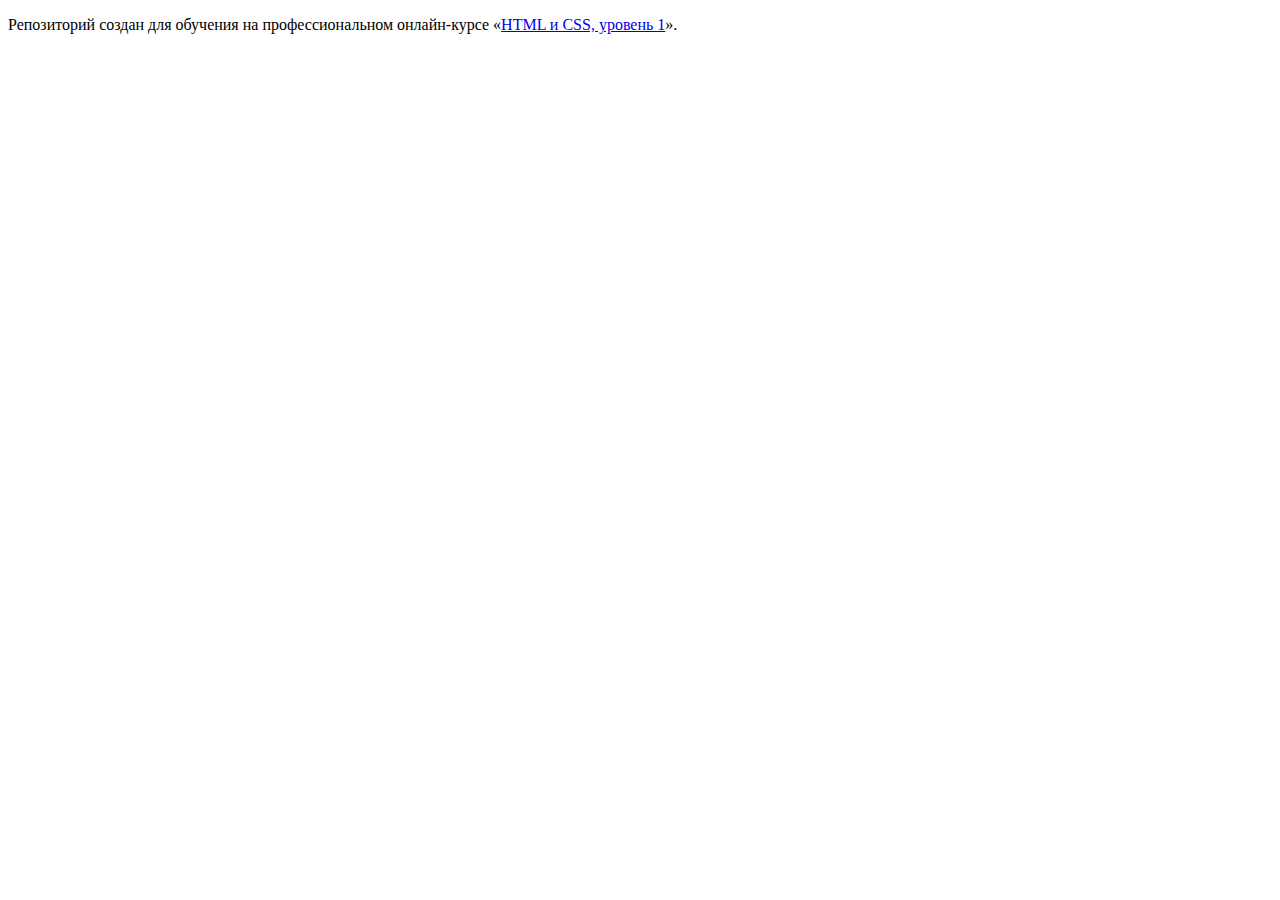
==== index.html @ 85c7ad40 ":hatching_chick:" ====
<!DOCTYPE html>
<html lang="ru">
  <head>
    <meta charset="utf-8">
    <title>HTML Academy: Барбершоп</title>
  </head>
  <body>

    <p>Репозиторий создан для обучения на профессиональном онлайн‑курсе «<a href="https://htmlacademy.ru/intensive/htmlcss">HTML и CSS, уровень 1</a>».</p>

  </body>
</html>
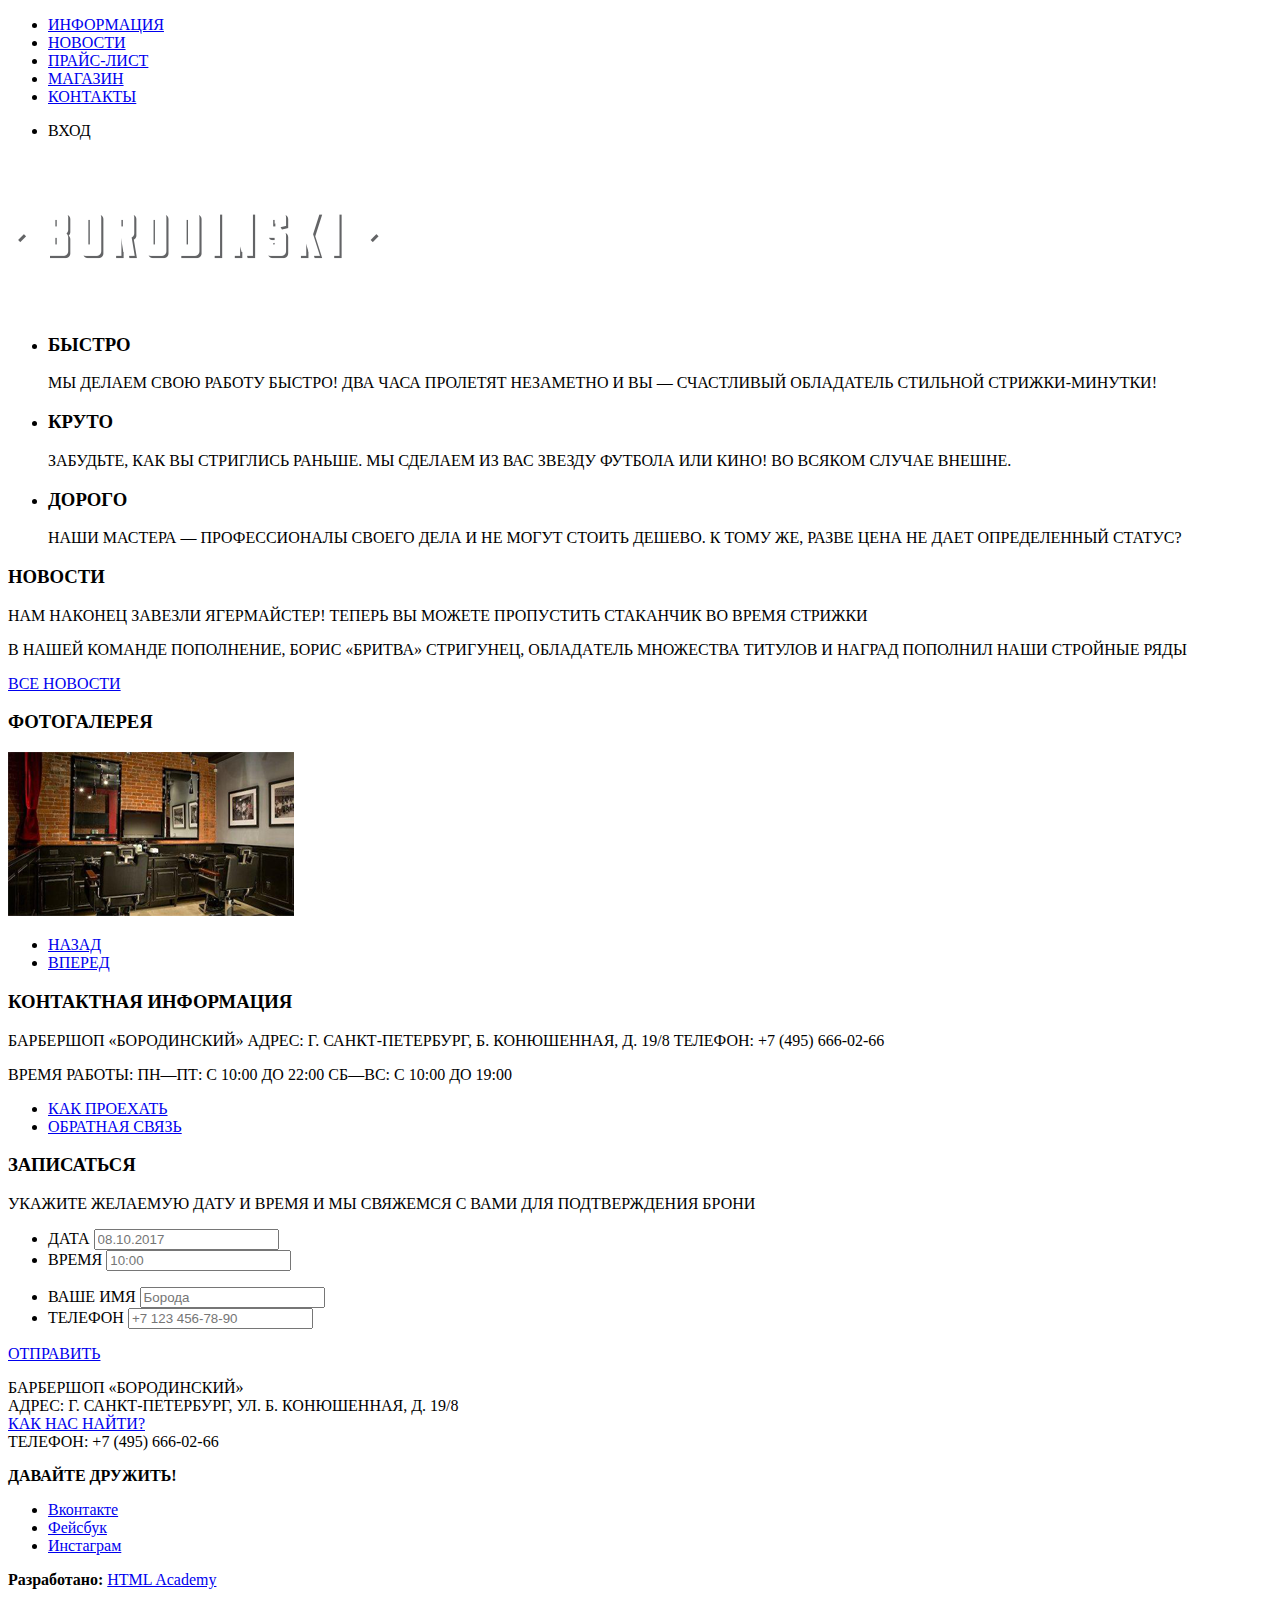
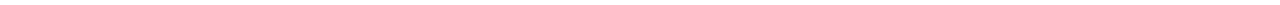
==== commit e8cb2e85: "a" ====
--- a/index.html
+++ b/index.html
@@ -1,12 +1,154 @@
 <!DOCTYPE html>
 <html lang="ru">
   <head>
-    <meta charset="utf-8">
+    <meta charset="utf-8" />
     <title>HTML Academy: Барбершоп</title>
   </head>
   <body>
-
-    <p>Репозиторий создан для обучения на профессиональном онлайн‑курсе «<a href="https://htmlacademy.ru/intensive/htmlcss">HTML и CSS, уровень 1</a>».</p>
-
+    <header class="main-header">
+      <nav class="shop-nav">
+        <ul class="site-navigation">
+          <li><a href="info.html">ИНФОРМАЦИЯ</a></li>
+          <li><a href="news.html">НОВОСТИ</a></li>
+          <li><a href="price.html">ПРАЙС-ЛИСТ</a></li>
+          <li><a href="catalog.html">МАГАЗИН</a></li>
+          <li><a href="contacts.html">КОНТАКТЫ</a></li>
+        </ul>
+        <ul class="user-navigation">
+          <li class="login-link">ВХОД</li>
+        </ul>
+      </nav>
+      <div class="logo">
+        <img src="img/index-logo@1x.png" alt="логотип" />
+      </div>
+    </header>
+    <section>
+      <ul>
+        <li>
+          <h3>БЫСТРО</h3>
+          <span
+            >МЫ ДЕЛАЕМ СВОЮ РАБОТУ БЫСТРО! ДВА ЧАСА ПРОЛЕТЯТ НЕЗАМЕТНО И ВЫ —
+            СЧАСТЛИВЫЙ ОБЛАДАТЕЛЬ СТИЛЬНОЙ СТРИЖКИ-МИНУТКИ!</span
+          >
+        </li>
+        <li>
+          <h3>КРУТО</h3>
+          <span
+            >ЗАБУДЬТЕ, КАК ВЫ СТРИГЛИСЬ РАНЬШЕ. МЫ СДЕЛАЕМ ИЗ ВАС ЗВЕЗДУ ФУТБОЛА
+            ИЛИ КИНО! ВО ВСЯКОМ СЛУЧАЕ ВНЕШНЕ.
+          </span>
+        </li>
+        <li>
+          <h3>ДОРОГО</h3>
+          <span
+            >НАШИ МАСТЕРА — ПРОФЕССИОНАЛЫ СВОЕГО ДЕЛА И НЕ МОГУТ СТОИТЬ ДЕШЕВО.
+            К ТОМУ ЖЕ, РАЗВЕ ЦЕНА НЕ ДАЕТ ОПРЕДЕЛЕННЫЙ СТАТУС?</span
+          >
+        </li>
+      </ul>
+    </section>
+    <main>
+      <section>
+        <div class="news">
+          <h3>НОВОСТИ</h3>
+          <p>
+            НАМ НАКОНЕЦ ЗАВЕЗЛИ ЯГЕРМАЙСТЕР! ТЕПЕРЬ ВЫ МОЖЕТЕ ПРОПУСТИТЬ
+            СТАКАНЧИК ВО ВРЕМЯ СТРИЖКИ
+          </p>
+          <p>
+            В НАШЕЙ КОМАНДЕ ПОПОЛНЕНИЕ, БОРИС «БРИТВА» СТРИГУНЕЦ, ОБЛАДAТЕЛЬ
+            МНОЖЕСТВА ТИТУЛОВ И НАГРАД ПОПОЛНИЛ НАШИ СТРОЙНЫЕ РЯДЫ
+          </p>
+          <span><a href="#">ВСЕ НОВОСТИ</a></span>
+        </div>
+        <div class="photogallery">
+          <h3>ФОТОГАЛЕРЕЯ</h3>
+          <span><img src="img/Layer 21.png" alt="картинка галереи"/></span>
+          <ul>
+            <li>
+              <span><a href="#">НАЗАД</a></span>
+            </li>
+            <li>
+              <span><a href="#">ВПЕРЕД</a></span>
+            </li>
+          </ul>
+        </div>
+      </section>
+      <!-- Контактная информация -->
+      <section class="contacts-info">
+        <div>
+          <h3>КОНТАКТНАЯ ИНФОРМАЦИЯ</h3>
+          <p>
+            БАРБЕРШОП «БОРОДИНСКИЙ» АДРЕС: Г. САНКТ-ПЕТЕРБУРГ, Б. КОНЮШЕННАЯ, Д.
+            19/8 ТЕЛЕФОН: +7 (495) 666-02-66
+          </p>
+          <p>
+            ВРЕМЯ РАБОТЫ: ПН—ПТ: С 10:00 ДО 22:00 СБ—ВС: С 10:00 ДО 19:00
+          </p>
+          <ul>
+            <li>
+              <span><a href="#">КАК ПРОЕХАТЬ</a></span>
+            </li>
+            <li>
+              <span><a href="#">ОБРАТНАЯ СВЯЗЬ</a></span>
+            </li>
+          </ul>
+        </div>
+        <div>
+          <h3>ЗАПИСАТЬСЯ</h3>
+          <p>
+            УКАЖИТЕ ЖЕЛАЕМУЮ ДАТУ И ВРЕМЯ И МЫ СВЯЖЕМСЯ С ВАМИ ДЛЯ ПОДТВЕРЖДЕНИЯ
+            БРОНИ
+          </p>
+          <div>
+            <ul>
+              <li>
+                <label for="data-field">ДАТА</label>
+                <input id="data-field" type="text" placeholder="08.10.2017" />
+              </li>
+              <li>
+                <label for="time-field">ВРЕМЯ</label>
+                <input id="time-field" type="text" placeholder="10:00" />
+              </li>
+            </ul>
+            <ul>
+              <li>
+                <label for="name-field">ВАШЕ ИМЯ</label>
+                <input id="name-field" type="text" placeholder="Борода" />
+              </li>
+              <li>
+                <label for="call-field">ТЕЛЕФОН</label>
+                <input
+                  id="call-field"
+                  type="text"
+                  placeholder="+7 123 456-78-90"
+                />
+              </li>
+            </ul>
+          </div>
+          <span><a href="#">ОТПРАВИТЬ</a></span>
+        </div>
+      </section>
+    </main>
+    <footer class="main-footer">
+      <p class="footer-contacts">
+        БАРБЕРШОП «БОРОДИНСКИЙ»<br />
+        АДРЕС: Г. САНКТ-ПЕТЕРБУРГ, УЛ. Б. КОНЮШЕННАЯ, Д. 19/8<br />
+        <a href="map.html">КАК НАС НАЙТИ?</a><br />
+        ТЕЛЕФОН: +7 (495) 666-02-66
+      </p>
+      <div class="footer-social">
+        <b>ДАВАЙТЕ ДРУЖИТЬ!</b>
+        <ul>
+          <li><a class="social-button" href="#">Вконтакте</a></li>
+          <li><a class="social-button" href="#">Фейсбук</a></li>
+          <li><a class="social-button" href="#">Инстаграм</a></li>
+        </ul>
+      </div>
+      <p class="footer-copyright">
+        <b>Разработано:</b>
+        <a class="button" href="https://htmlacademy.ru"> HTML Academy</a>
+      </p>
+    </footer>
   </body>
 </html>
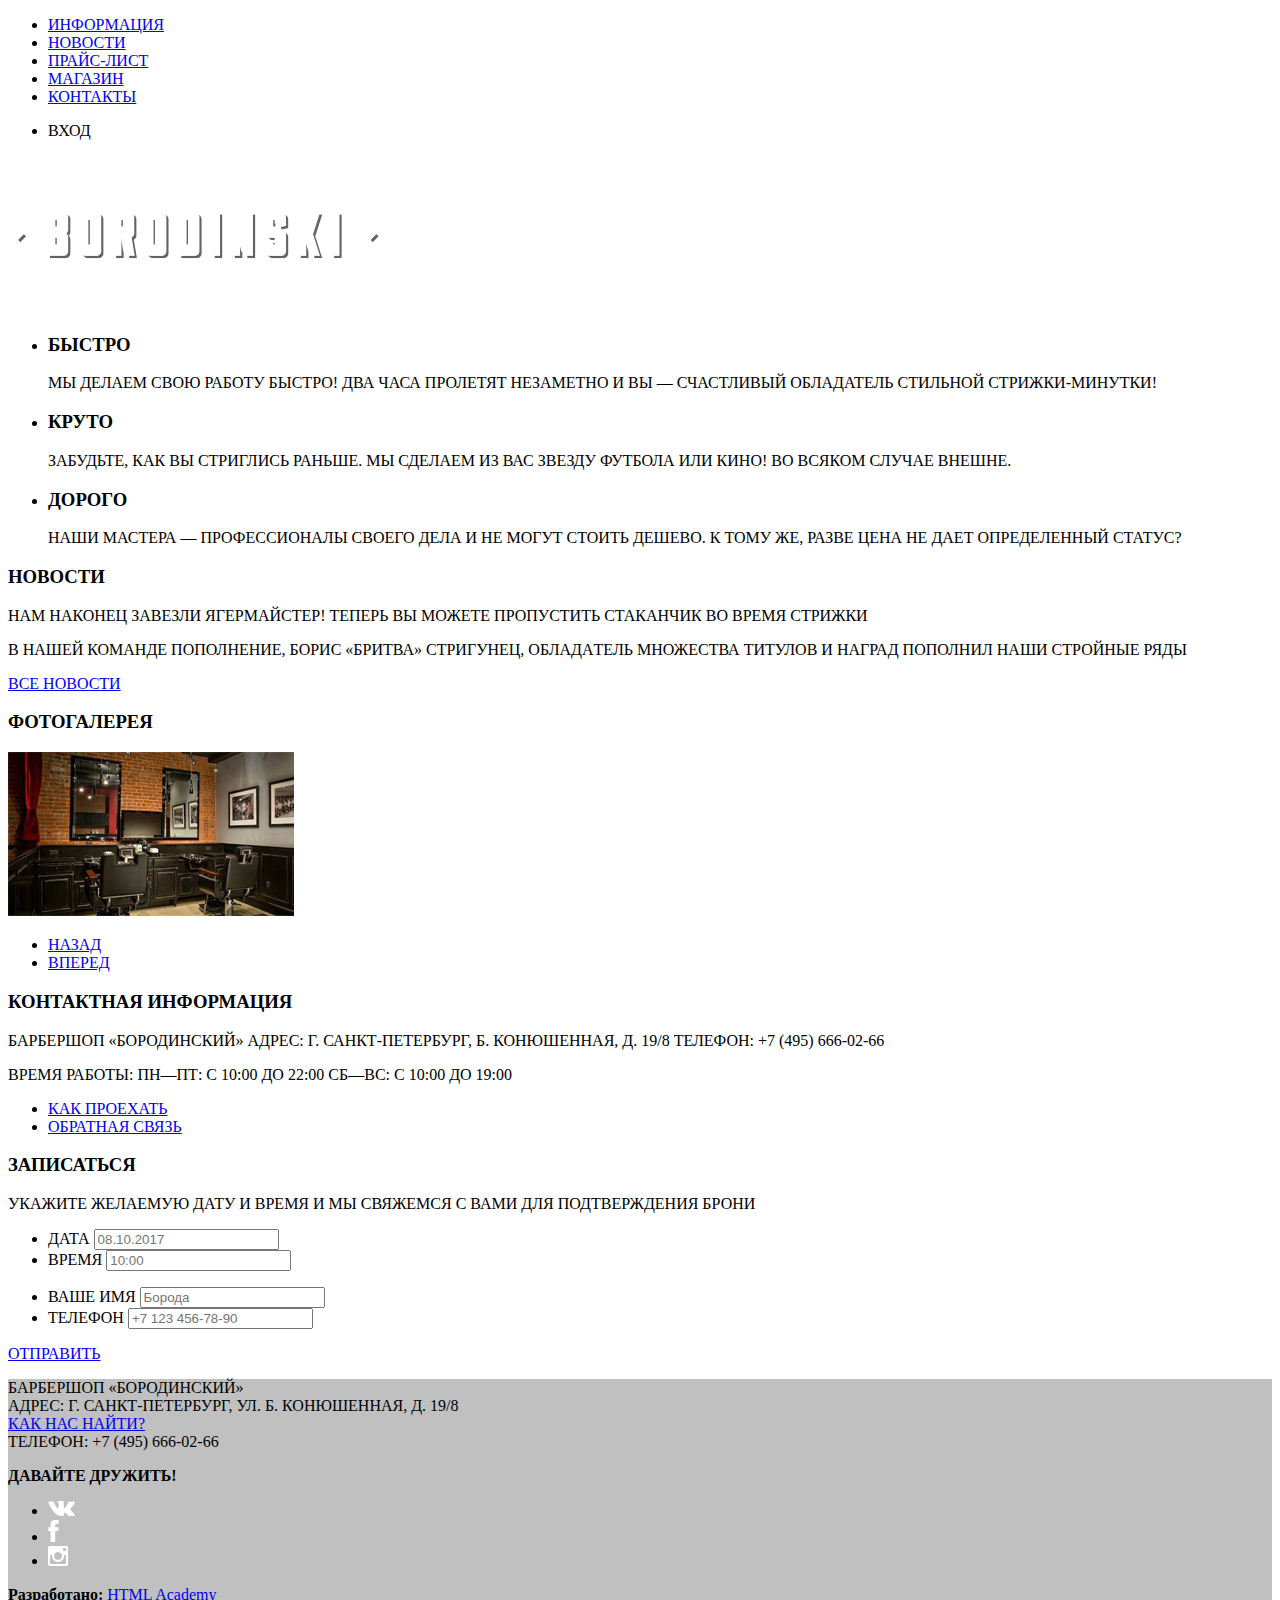
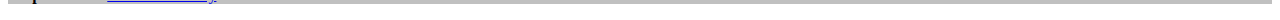
==== commit 4d9aed6f: "a" ====
--- a/index.html
+++ b/index.html
@@ -130,7 +130,7 @@
         </div>
       </section>
     </main>
-    <footer class="main-footer">
+    <footer style="background-color: silver;" class="main-footer">
       <p class="footer-contacts">
         БАРБЕРШОП «БОРОДИНСКИЙ»<br />
         АДРЕС: Г. САНКТ-ПЕТЕРБУРГ, УЛ. Б. КОНЮШЕННАЯ, Д. 19/8<br />
@@ -140,15 +140,21 @@
       <div class="footer-social">
         <b>ДАВАЙТЕ ДРУЖИТЬ!</b>
         <ul>
-          <li><a class="social-button" href="#">Вконтакте</a></li>
-          <li><a class="social-button" href="#">Фейсбук</a></li>
-          <li><a class="social-button" href="#">Инстаграм</a></li>
+          <li class="social-btn btn-vk">
+            <img src="img/vk@1x.png" alt="Вконтакте" />
+          </li>
+          <li class="social-btn btn-fb">
+            <img src="img/facebook@1x.png" alt="Фейсбук" />
+          </li>
+          <li class="social-btn btn-ig">
+            <img src="img/instagram@1x.png" alt="Инстаграмм" />
+          </li>
         </ul>
       </div>
       <p class="footer-copyright">
         <b>Разработано:</b>
         <a class="button" href="https://htmlacademy.ru"> HTML Academy</a>
       </p>
-    </footer>
+    </footer style="background-color: black;">
   </body>
 </html>
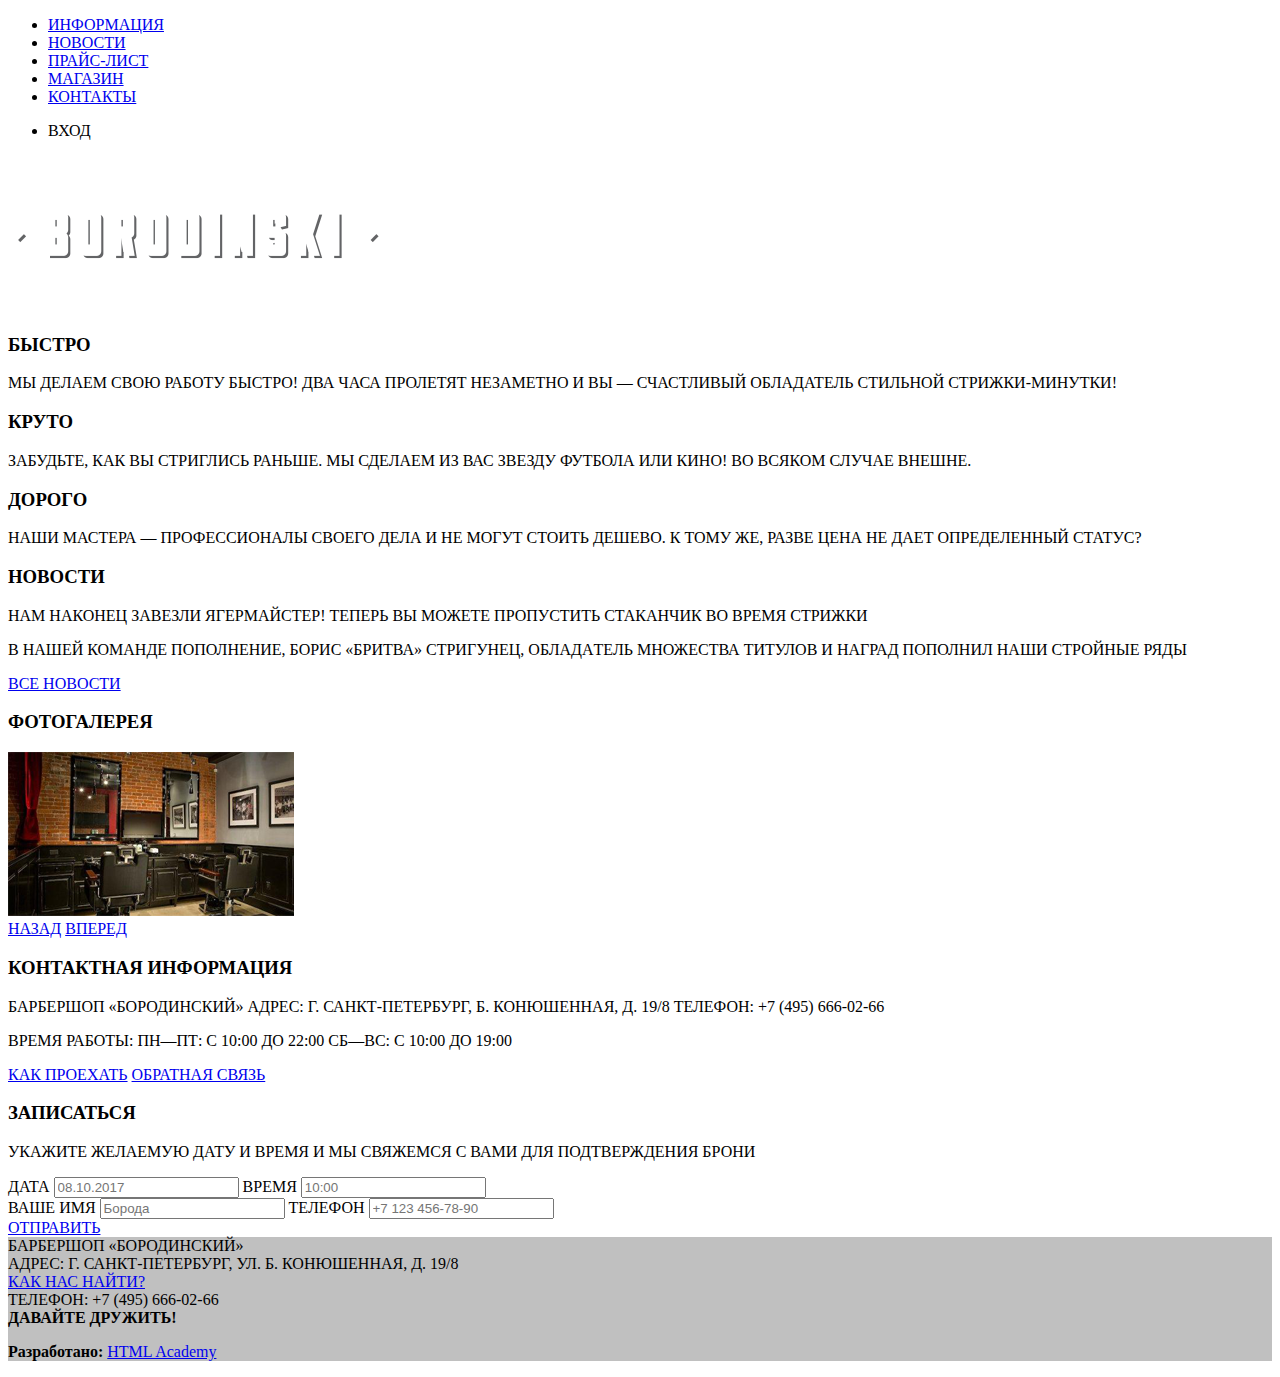
==== commit 55e8cd51: "добавление фото" ====
--- a/index.html
+++ b/index.html
@@ -3,9 +3,11 @@
   <head>
     <meta charset="utf-8" />
     <title>HTML Academy: Барбершоп</title>
+    <link rel="stylesheet" href="css/style.css" />
   </head>
   <body>
     <header class="main-header">
+      <!-- <img src="img/bg_photo.png" alt="" /> -->
       <nav class="shop-nav">
         <ul class="site-navigation">
           <li><a href="info.html">ИНФОРМАЦИЯ</a></li>
@@ -15,6 +17,7 @@
           <li><a href="contacts.html">КОНТАКТЫ</a></li>
         </ul>
         <ul class="user-navigation">
+          <!-- <li><img src="img/login.png" alt="иконка ВХОД" /></li> -->
           <li class="login-link">ВХОД</li>
         </ul>
       </nav>
@@ -22,32 +25,33 @@
         <img src="img/index-logo@1x.png" alt="логотип" />
       </div>
     </header>
-    <section>
-      <ul>
-        <li>
+    <main>
+      <section>
+        <div>
           <h3>БЫСТРО</h3>
-          <span
-            >МЫ ДЕЛАЕМ СВОЮ РАБОТУ БЫСТРО! ДВА ЧАСА ПРОЛЕТЯТ НЕЗАМЕТНО И ВЫ —
-            СЧАСТЛИВЫЙ ОБЛАДАТЕЛЬ СТИЛЬНОЙ СТРИЖКИ-МИНУТКИ!</span
-          >
-        </li>
-        <li>
+          <!-- <img src="img/icon_advantages.png" alt="" /> -->
+          <p>
+            МЫ ДЕЛАЕМ СВОЮ РАБОТУ БЫСТРО! ДВА ЧАСА ПРОЛЕТЯТ НЕЗАМЕТНО И ВЫ —
+            СЧАСТЛИВЫЙ ОБЛАДАТЕЛЬ СТИЛЬНОЙ СТРИЖКИ-МИНУТКИ!
+          </p>
+        </div>
+        <div>
           <h3>КРУТО</h3>
-          <span
-            >ЗАБУДЬТЕ, КАК ВЫ СТРИГЛИСЬ РАНЬШЕ. МЫ СДЕЛАЕМ ИЗ ВАС ЗВЕЗДУ ФУТБОЛА
+          <!-- <img src="img/icon_advantages.png" alt="" /> -->
+          <p>
+            ЗАБУДЬТЕ, КАК ВЫ СТРИГЛИСЬ РАНЬШЕ. МЫ СДЕЛАЕМ ИЗ ВАС ЗВЕЗДУ ФУТБОЛА
             ИЛИ КИНО! ВО ВСЯКОМ СЛУЧАЕ ВНЕШНЕ.
-          </span>
-        </li>
-        <li>
+          </p>
+        </div>
+        <div>
           <h3>ДОРОГО</h3>
-          <span
-            >НАШИ МАСТЕРА — ПРОФЕССИОНАЛЫ СВОЕГО ДЕЛА И НЕ МОГУТ СТОИТЬ ДЕШЕВО.
-            К ТОМУ ЖЕ, РАЗВЕ ЦЕНА НЕ ДАЕТ ОПРЕДЕЛЕННЫЙ СТАТУС?</span
-          >
-        </li>
-      </ul>
-    </section>
-    <main>
+          <!-- <img src="img/icon_advantages.png" alt="" /> -->
+          <p>
+            НАШИ МАСТЕРА — ПРОФЕССИОНАЛЫ СВОЕГО ДЕЛА И НЕ МОГУТ СТОИТЬ ДЕШЕВО. К
+            ТОМУ ЖЕ, РАЗВЕ ЦЕНА НЕ ДАЕТ ОПРЕДЕЛЕННЫЙ СТАТУС?
+          </p>
+        </div>
+      </section>
       <section>
         <div class="news">
           <h3>НОВОСТИ</h3>
@@ -59,24 +63,20 @@
             В НАШЕЙ КОМАНДЕ ПОПОЛНЕНИЕ, БОРИС «БРИТВА» СТРИГУНЕЦ, ОБЛАДAТЕЛЬ
             МНОЖЕСТВА ТИТУЛОВ И НАГРАД ПОПОЛНИЛ НАШИ СТРОЙНЫЕ РЯДЫ
           </p>
-          <span><a href="#">ВСЕ НОВОСТИ</a></span>
+          <a href="#">ВСЕ НОВОСТИ</a>
         </div>
         <div class="photogallery">
           <h3>ФОТОГАЛЕРЕЯ</h3>
-          <span><img src="img/Layer 21.png" alt="картинка галереи"/></span>
-          <ul>
-            <li>
-              <span><a href="#">НАЗАД</a></span>
-            </li>
-            <li>
-              <span><a href="#">ВПЕРЕД</a></span>
-            </li>
-          </ul>
+          <img src="img/Layer 21.png" alt="картинка галереи" />
+          <div class="button-gallery">
+            <a href="#">НАЗАД</a>
+            <a href="#">ВПЕРЕД</a>
+          </div>
         </div>
       </section>
       <!-- Контактная информация -->
       <section class="contacts-info">
-        <div>
+        <div class="contacts-block">
           <h3>КОНТАКТНАЯ ИНФОРМАЦИЯ</h3>
           <p>
             БАРБЕРШОП «БОРОДИНСКИЙ» АДРЕС: Г. САНКТ-ПЕТЕРБУРГ, Б. КОНЮШЕННАЯ, Д.
@@ -85,76 +85,58 @@
           <p>
             ВРЕМЯ РАБОТЫ: ПН—ПТ: С 10:00 ДО 22:00 СБ—ВС: С 10:00 ДО 19:00
           </p>
-          <ul>
-            <li>
-              <span><a href="#">КАК ПРОЕХАТЬ</a></span>
-            </li>
-            <li>
-              <span><a href="#">ОБРАТНАЯ СВЯЗЬ</a></span>
-            </li>
-          </ul>
+          <div class="button-contacts">
+            <a href="#">КАК ПРОЕХАТЬ</a>
+            <a href="#">ОБРАТНАЯ СВЯЗЬ</a>
+          </div>
         </div>
-        <div>
+        <div class="record-block">
           <h3>ЗАПИСАТЬСЯ</h3>
           <p>
             УКАЖИТЕ ЖЕЛАЕМУЮ ДАТУ И ВРЕМЯ И МЫ СВЯЖЕМСЯ С ВАМИ ДЛЯ ПОДТВЕРЖДЕНИЯ
             БРОНИ
           </p>
           <div>
-            <ul>
-              <li>
-                <label for="data-field">ДАТА</label>
-                <input id="data-field" type="text" placeholder="08.10.2017" />
-              </li>
-              <li>
-                <label for="time-field">ВРЕМЯ</label>
-                <input id="time-field" type="text" placeholder="10:00" />
-              </li>
-            </ul>
-            <ul>
-              <li>
-                <label for="name-field">ВАШЕ ИМЯ</label>
-                <input id="name-field" type="text" placeholder="Борода" />
-              </li>
-              <li>
-                <label for="call-field">ТЕЛЕФОН</label>
-                <input
-                  id="call-field"
-                  type="text"
-                  placeholder="+7 123 456-78-90"
-                />
-              </li>
-            </ul>
+            <div>
+              <label for="data-field">ДАТА</label>
+              <input id="data-field" type="number" placeholder="08.10.2017" />
+              <label for="time-field">ВРЕМЯ</label>
+              <input id="time-field" type="number" placeholder="10:00" />
+            </div>
+            <div>
+              <label for="name-field">ВАШЕ ИМЯ</label>
+              <input id="name-field" type="text" placeholder="Борода" />
+              <label for="call-field">ТЕЛЕФОН</label>
+              <input
+                id="call-field"
+                type="number"
+                placeholder="+7 123 456-78-90"
+              />
+            </div>
+            <a href="#">ОТПРАВИТЬ</a>
           </div>
-          <span><a href="#">ОТПРАВИТЬ</a></span>
         </div>
       </section>
     </main>
     <footer style="background-color: silver;" class="main-footer">
-      <p class="footer-contacts">
+      <div class="footer-contacts">
         БАРБЕРШОП «БОРОДИНСКИЙ»<br />
         АДРЕС: Г. САНКТ-ПЕТЕРБУРГ, УЛ. Б. КОНЮШЕННАЯ, Д. 19/8<br />
         <a href="map.html">КАК НАС НАЙТИ?</a><br />
         ТЕЛЕФОН: +7 (495) 666-02-66
-      </p>
+      </div>
       <div class="footer-social">
         <b>ДАВАЙТЕ ДРУЖИТЬ!</b>
-        <ul>
-          <li class="social-btn btn-vk">
-            <img src="img/vk@1x.png" alt="Вконтакте" />
-          </li>
-          <li class="social-btn btn-fb">
-            <img src="img/facebook@1x.png" alt="Фейсбук" />
-          </li>
-          <li class="social-btn btn-ig">
-            <img src="img/instagram@1x.png" alt="Инстаграмм" />
-          </li>
-        </ul>
+        <div class="social-btn">
+          <!-- <a href="#"><img src="img/vk@1x.png" alt="Вконтакте"/></a> -->
+          <!-- <a href="#"><img src="img/facebook@1x.png" alt="Фейсбук"/></a> -->
+          <!-- <a href="#"><img src="img/instagram@1x.png" alt="Инстаграмм"/></a> -->
+        </div>
       </div>
       <p class="footer-copyright">
         <b>Разработано:</b>
         <a class="button" href="https://htmlacademy.ru"> HTML Academy</a>
       </p>
-    </footer style="background-color: black;">
+    </footer>
   </body>
 </html>
--- a/css/style.css
+++ b/css/style.css
@@ -0,0 +1,3 @@
+body {
+  background: url("img/bg_photo.png") center center no-repeat;
+}
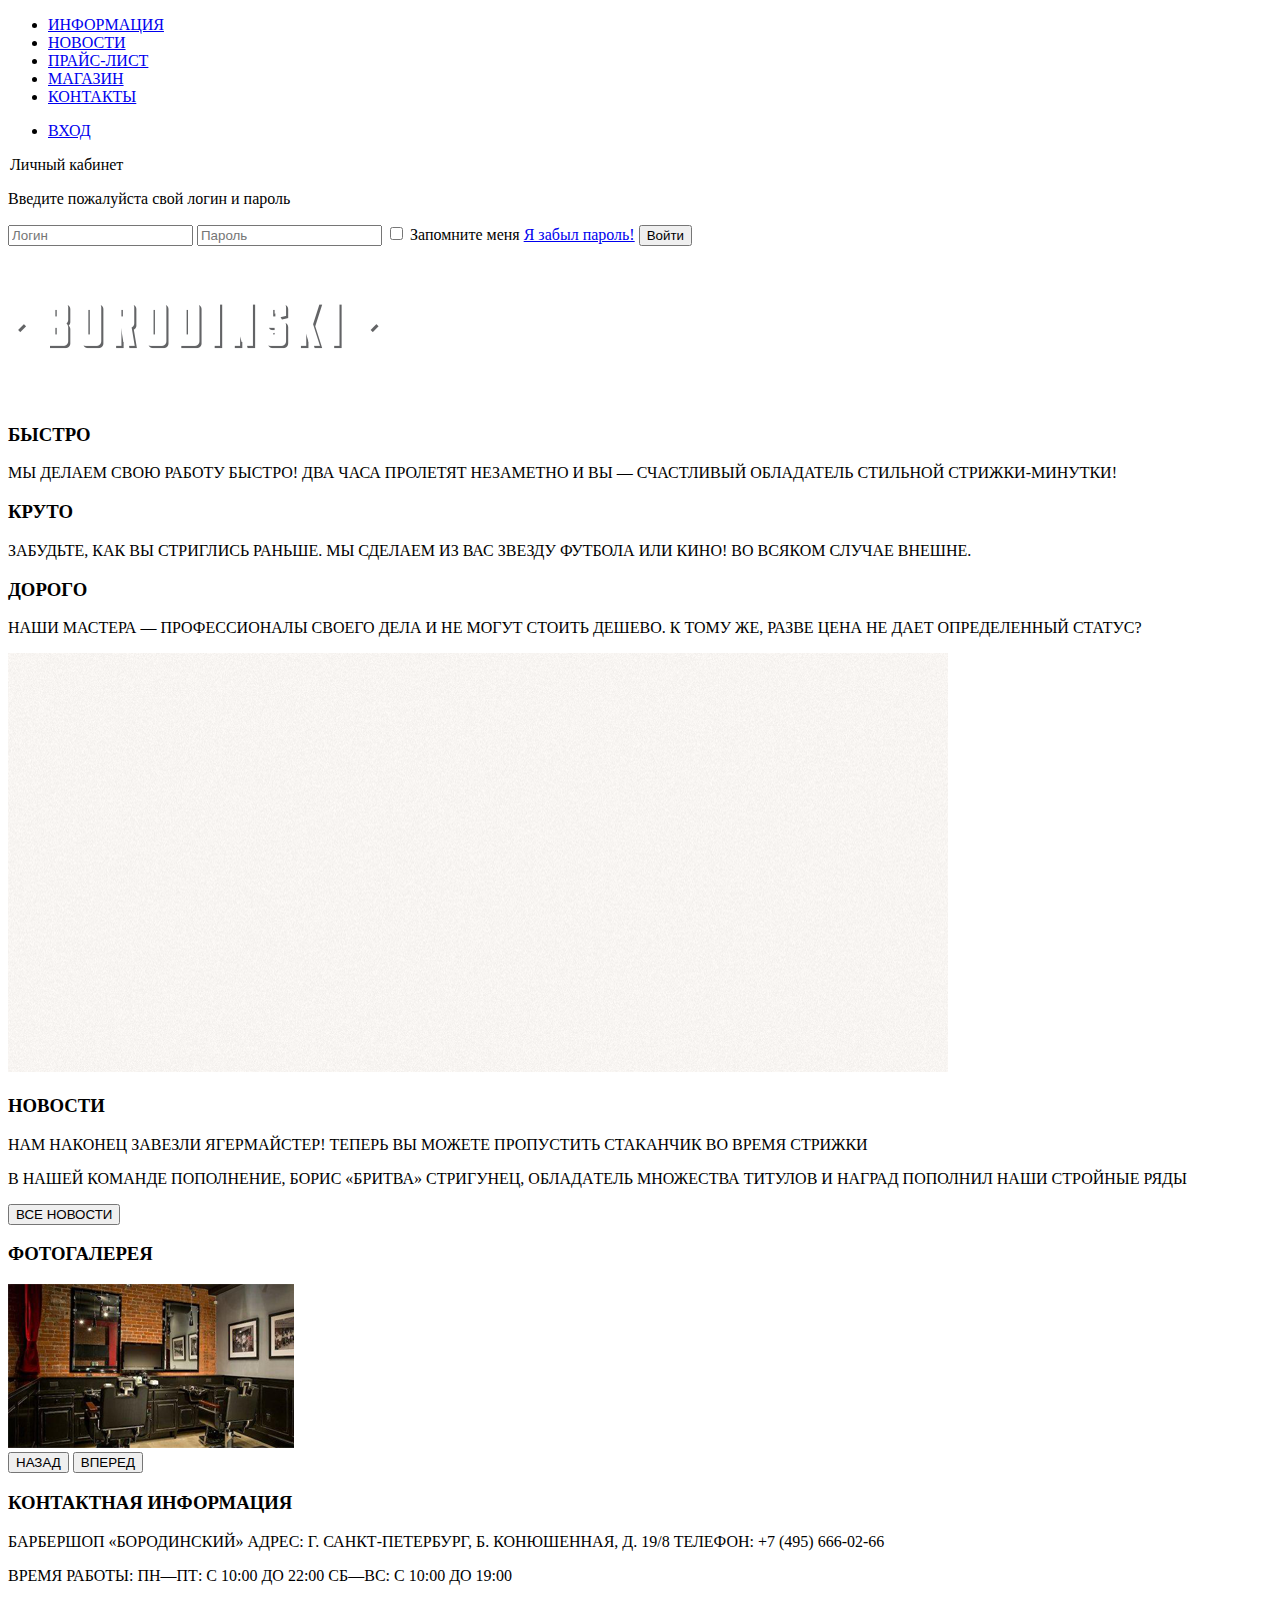
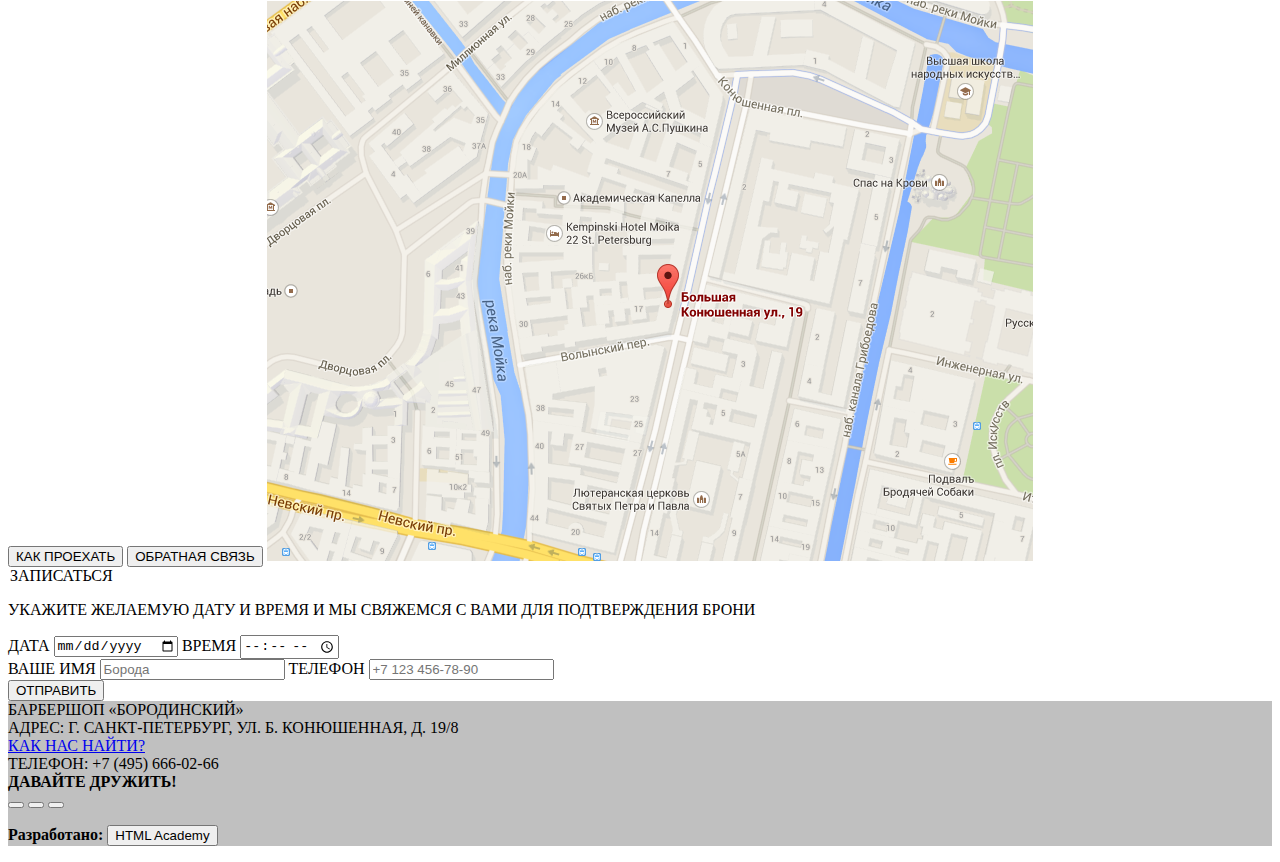
==== commit 73207ada: "1" ====
--- a/index.html
+++ b/index.html
@@ -7,7 +7,6 @@
   </head>
   <body>
     <header class="main-header">
-      <!-- <img src="img/bg_photo.png" alt="" /> -->
       <nav class="shop-nav">
         <ul class="site-navigation">
           <li><a href="info.html">ИНФОРМАЦИЯ</a></li>
@@ -17,35 +16,43 @@
           <li><a href="contacts.html">КОНТАКТЫ</a></li>
         </ul>
         <ul class="user-navigation">
-          <!-- <li><img src="img/login.png" alt="иконка ВХОД" /></li> -->
-          <li class="login-link">ВХОД</li>
+          <li class="login-link"><a href="#">ВХОД</a></li>
         </ul>
+        <div class="popup_login">
+          <form class="visually-hidden" action="URL_1">
+            <legend>Личный кабинет</legend>
+            <p>Введите пожалуйста свой логин и пароль</p>
+            <input class="popup_user" type="name" placeholder="Логин" />
+            <input class="popup_user" type="password" placeholder="Пароль" />
+            <input id="popup_check" type="checkbox" />
+            <label for="popup_check">Запомните меня</label>
+            <a href="#">Я забыл пароль!</a>
+            <button>Войти</button>
+          </form>
+        </div>
       </nav>
       <div class="logo">
-        <img src="img/index-logo@1x.png" alt="логотип" />
+        <img src="img/index-logo@1x.png" alt="логотип Барбершопа" />
       </div>
     </header>
     <main>
-      <section>
-        <div>
+      <section class="advantages-block">
+        <div class="item-advantages">
           <h3>БЫСТРО</h3>
-          <!-- <img src="img/icon_advantages.png" alt="" /> -->
           <p>
             МЫ ДЕЛАЕМ СВОЮ РАБОТУ БЫСТРО! ДВА ЧАСА ПРОЛЕТЯТ НЕЗАМЕТНО И ВЫ —
             СЧАСТЛИВЫЙ ОБЛАДАТЕЛЬ СТИЛЬНОЙ СТРИЖКИ-МИНУТКИ!
           </p>
         </div>
-        <div>
+        <div class="item-advantages">
           <h3>КРУТО</h3>
-          <!-- <img src="img/icon_advantages.png" alt="" /> -->
           <p>
             ЗАБУДЬТЕ, КАК ВЫ СТРИГЛИСЬ РАНЬШЕ. МЫ СДЕЛАЕМ ИЗ ВАС ЗВЕЗДУ ФУТБОЛА
             ИЛИ КИНО! ВО ВСЯКОМ СЛУЧАЕ ВНЕШНЕ.
           </p>
         </div>
-        <div>
+        <div class="item-advantages">
           <h3>ДОРОГО</h3>
-          <!-- <img src="img/icon_advantages.png" alt="" /> -->
           <p>
             НАШИ МАСТЕРА — ПРОФЕССИОНАЛЫ СВОЕГО ДЕЛА И НЕ МОГУТ СТОИТЬ ДЕШЕВО. К
             ТОМУ ЖЕ, РАЗВЕ ЦЕНА НЕ ДАЕТ ОПРЕДЕЛЕННЫЙ СТАТУС?
@@ -53,6 +60,7 @@
         </div>
       </section>
       <section>
+        <img src="img/bg_white.png" alt="белый фон блока" />
         <div class="news">
           <h3>НОВОСТИ</h3>
           <p>
@@ -63,14 +71,14 @@
             В НАШЕЙ КОМАНДЕ ПОПОЛНЕНИЕ, БОРИС «БРИТВА» СТРИГУНЕЦ, ОБЛАДAТЕЛЬ
             МНОЖЕСТВА ТИТУЛОВ И НАГРАД ПОПОЛНИЛ НАШИ СТРОЙНЫЕ РЯДЫ
           </p>
-          <a href="#">ВСЕ НОВОСТИ</a>
+          <button>ВСЕ НОВОСТИ</button>
         </div>
         <div class="photogallery">
           <h3>ФОТОГАЛЕРЕЯ</h3>
           <img src="img/Layer 21.png" alt="картинка галереи" />
           <div class="button-gallery">
-            <a href="#">НАЗАД</a>
-            <a href="#">ВПЕРЕД</a>
+            <button>НАЗАД</button>
+            <button>ВПЕРЕД</button>
           </div>
         </div>
       </section>
@@ -86,12 +94,16 @@
             ВРЕМЯ РАБОТЫ: ПН—ПТ: С 10:00 ДО 22:00 СБ—ВС: С 10:00 ДО 19:00
           </p>
           <div class="button-contacts">
-            <a href="#">КАК ПРОЕХАТЬ</a>
-            <a href="#">ОБРАТНАЯ СВЯЗЬ</a>
+            <button>КАК ПРОЕХАТЬ</button> <button>ОБРАТНАЯ СВЯЗЬ</button>
+            <img
+              class="visually-hidden"
+              src="img/map_contact.png"
+              alt="карта маршрута"
+            />
           </div>
         </div>
-        <div class="record-block">
-          <h3>ЗАПИСАТЬСЯ</h3>
+        <form class="record-block" action="URL">
+          <legend>ЗАПИСАТЬСЯ</legend>
           <p>
             УКАЖИТЕ ЖЕЛАЕМУЮ ДАТУ И ВРЕМЯ И МЫ СВЯЖЕМСЯ С ВАМИ ДЛЯ ПОДТВЕРЖДЕНИЯ
             БРОНИ
@@ -99,23 +111,38 @@
           <div>
             <div>
               <label for="data-field">ДАТА</label>
-              <input id="data-field" type="number" placeholder="08.10.2017" />
+              <input
+                id="data-field"
+                type="date"
+                placeholder="08.10.2017"
+                aria-label="дата записи"
+              />
               <label for="time-field">ВРЕМЯ</label>
-              <input id="time-field" type="number" placeholder="10:00" />
+              <input
+                id="time-field"
+                type="time"
+                placeholder="10:00"
+                aria-label="время записи"
+              />
             </div>
             <div>
               <label for="name-field">ВАШЕ ИМЯ</label>
-              <input id="name-field" type="text" placeholder="Борода" />
-              <label for="call-field">ТЕЛЕФОН</label>
+              <input
+                id="name-field"
+                type="text"
+                placeholder="Борода"
+                aria-label="ваше имя"
+              />
+              <label for="call-field" aria-label="ваш телефон">ТЕЛЕФОН</label>
               <input
                 id="call-field"
-                type="number"
+                type="tel"
                 placeholder="+7 123 456-78-90"
               />
             </div>
-            <a href="#">ОТПРАВИТЬ</a>
+            <button>ОТПРАВИТЬ</button>
           </div>
-        </div>
+        </form>
       </section>
     </main>
     <footer style="background-color: silver;" class="main-footer">
@@ -128,14 +155,16 @@
       <div class="footer-social">
         <b>ДАВАЙТЕ ДРУЖИТЬ!</b>
         <div class="social-btn">
-          <!-- <a href="#"><img src="img/vk@1x.png" alt="Вконтакте"/></a> -->
-          <!-- <a href="#"><img src="img/facebook@1x.png" alt="Фейсбук"/></a> -->
-          <!-- <a href="#"><img src="img/instagram@1x.png" alt="Инстаграмм"/></a> -->
+          <button class="social-btn vk-btn"></button>
+          <button class="social-btn fb-btn"></button>
+          <button class="social-btn it-btn"></button>
         </div>
       </div>
       <p class="footer-copyright">
         <b>Разработано:</b>
-        <a class="button" href="https://htmlacademy.ru"> HTML Academy</a>
+        <button class="button">
+          HTML Academy
+        </button>
       </p>
     </footer>
   </body>
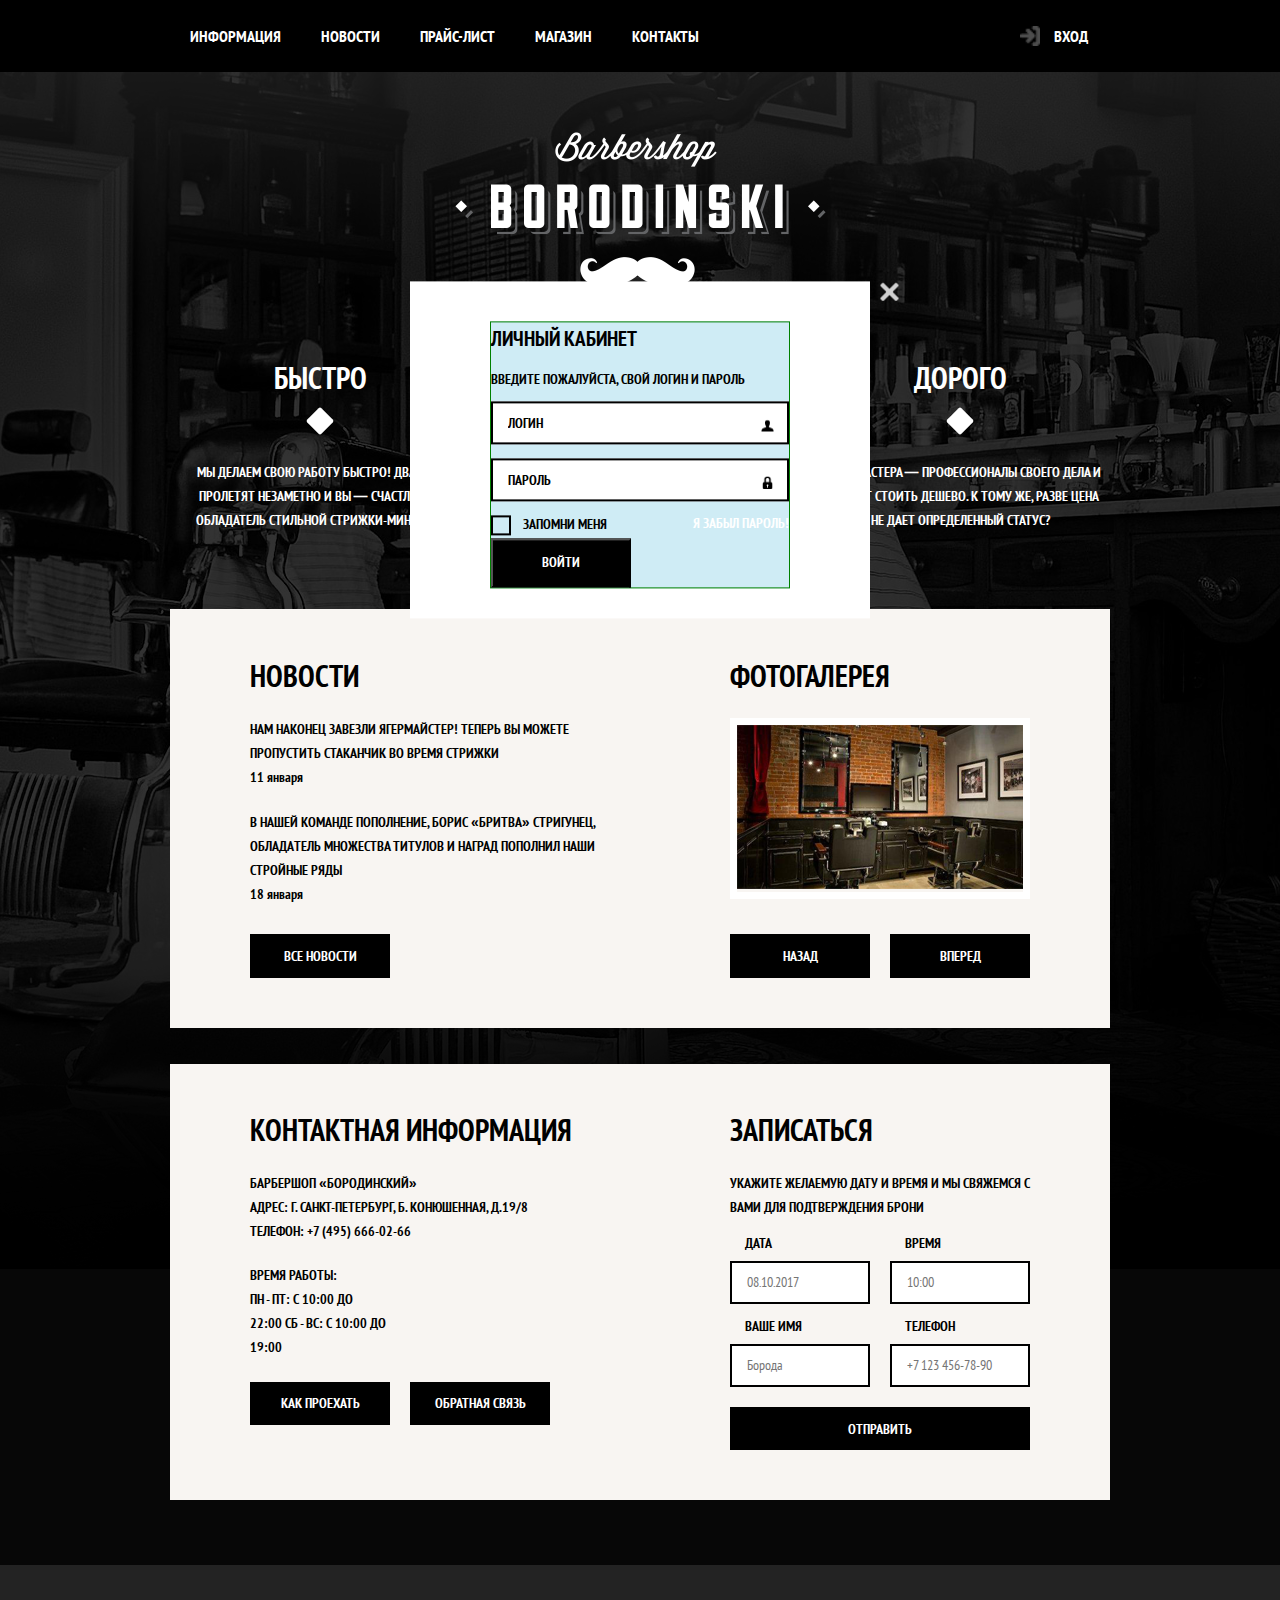
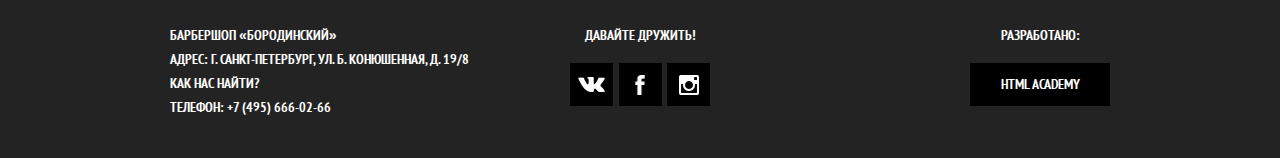
==== commit 760d2476: "сделал с помощью checkbox-indicator" ====
--- a/index.html
+++ b/index.html
@@ -1,171 +1,237 @@
 <!DOCTYPE html>
 <html lang="ru">
+
   <head>
     <meta charset="utf-8" />
     <title>HTML Academy: Барбершоп</title>
+    <link rel="stylesheet" href="css/normalize.css" />
     <link rel="stylesheet" href="css/style.css" />
   </head>
-  <body>
-    <header class="main-header">
-      <nav class="shop-nav">
-        <ul class="site-navigation">
-          <li><a href="info.html">ИНФОРМАЦИЯ</a></li>
-          <li><a href="news.html">НОВОСТИ</a></li>
-          <li><a href="price.html">ПРАЙС-ЛИСТ</a></li>
-          <li><a href="catalog.html">МАГАЗИН</a></li>
-          <li><a href="contacts.html">КОНТАКТЫ</a></li>
-        </ul>
-        <ul class="user-navigation">
-          <li class="login-link"><a href="#">ВХОД</a></li>
-        </ul>
-        <div class="popup_login">
-          <form class="visually-hidden" action="URL_1">
-            <legend>Личный кабинет</legend>
-            <p>Введите пожалуйста свой логин и пароль</p>
-            <input class="popup_user" type="name" placeholder="Логин" />
-            <input class="popup_user" type="password" placeholder="Пароль" />
-            <input id="popup_check" type="checkbox" />
-            <label for="popup_check">Запомните меня</label>
+
+  <body class="index">
+    <header class="page-header">
+      <h1 class="visually-hidden">Барбершоп "Бородински"</h1>
+      <nav class="page-header__nav">
+        <div class="page-header__logo">
+          <a href="index.html"><img src="img/index-logo.svg" alt="логотип Барбершопа" width="371" height="155" /></a>
+        </div>
+        <div class="page-header__nav-wrap">
+          <div class="container">
+            <ul class="page-header__nav-list">
+              <li class="page-header__item">
+                <a class="page-header__link" href="info.html">ИНФОРМАЦИЯ</a>
+              </li>
+              <li class="page-header__item">
+                <a class="page-header__link" href="news.html">НОВОСТИ</a>
+              </li>
+              <li class="page-header__item">
+                <a class="page-header__link" href="price.html">ПРАЙС-ЛИСТ</a>
+              </li>
+              <li class="page-header__item">
+                <a class="page-header__link" href="shop.html">МАГАЗИН</a>
+              </li>
+              <li class="page-header__item">
+                <a class="page-header__link" href="contacts.html">КОНТАКТЫ</a>
+              </li>
+            </ul>
+            <div class="page-header__user-block">
+              <a class="page-header__user-link" href="#">ВХОД</a>
+            </div>
+          </div>
+        </div>
+        <!-- modal-popup -->
+        <!-- <div class="popup_login hidden">
+            <form class="visually-hidden" action="URL_1">
+              <legend>Личный кабинет</legend>
+              <p>Введите пожалуйста свой логин и пароль</p>
+              <input class="popup_user" type="name" placeholder="Логин" />
+              <input class="popup_user" type="password" placeholder="Пароль" />
+              <input id="popup_check" type="checkbox" />
+              <label for="popup_check">Запомните меня</label>
+              <a href="#">Я забыл пароль!</a>
+              <button>Войти</button>
+            </form>
+          </div> -->
+      </nav>
+    </header>
+    <main class="index-content">
+      <div class="container">
+        <section class="advantages">
+          <h2 class="visually-hidden">Наши преимущества</h2>
+          <ul class="advantages__list">
+            <li class="advantages__item">
+              <h3 class="advantages__item-title">Быстро</h3>
+              <p class="advantages__item-text">
+                Мы делаем свою работу быстро! Два часа пролетят незаметно и вы —
+                счастливый обладатель стильной стрижки-минутки!
+              </p>
+            </li>
+            <li class="advantages__item">
+              <h3 class="advantages__item-title">Круто</h3>
+              <p class="advantages__item-text">
+                Забудьте, как вы стриглись раньше.<br />
+                Мы сделаем из вас звезду футбола или кино!<br />
+                Во всяком случае внешне.
+              </p>
+            </li>
+            <li class="advantages__item">
+              <h3 class="advantages__item-title">Дорого</h3>
+              <p class="advantages__item-text">
+                Наши мастера — профессионалы своего дела и<br />
+                не могут стоить дешево. К тому же, разве цена<br />
+                не дает определенный статус?
+              </p>
+            </li>
+          </ul>
+        </section>
+        <div class="index-content-wrap">
+          <section class="news flex-style">
+            <h3 class="news__title">НОВОСТИ</h3>
+            <ul class="news__list">
+              <li class="news-item">
+                <p class="news-item__text">
+                  НАМ НАКОНЕЦ ЗАВЕЗЛИ ЯГЕРМАЙСТЕР! ТЕПЕРЬ ВЫ МОЖЕТЕ ПРОПУСТИТЬ
+                  СТАКАНЧИК ВО ВРЕМЯ СТРИЖКИ
+                </p>
+                <time class="news-item__date" datetime="2019-01-11">11 января</time>
+              </li>
+              <li class="news-item">
+                <p class="news-item__text">
+                  В НАШЕЙ КОМАНДЕ ПОПОЛНЕНИЕ, БОРИС «БРИТВА» СТРИГУНЕЦ,
+                  ОБЛАДAТЕЛЬ МНОЖЕСТВА ТИТУЛОВ И НАГРАД ПОПОЛНИЛ НАШИ СТРОЙНЫЕ
+                  РЯДЫ
+                </p>
+                <time class="news-item__date" datetime="2019-01-18">18 января</time>
+              </li>
+            </ul>
+            <a class="btn news__btn" href="news.html">ВСЕ НОВОСТИ</a>
+          </section>
+          <section class="gallery flex-style">
+            <h3 class="gallery__title">ФОТОГАЛЕРЕЯ</h3>
+            <figure class="gallery__content">
+              <a class="gallery__content-link" href="#"><img class="gallery__content-photo" src="img/Layer 21.png"
+                  width="286" height="164" alt="Интерьер" /></a>
+            </figure>
+            <div class="gallery__btn-wrap">
+              <a class="btn" href="#">НАЗАД</a>
+              <a class="btn" href="#">ВПЕРЕД</a>
+            </div>
+          </section>
+        </div>
+        <!-- Контактная информация -->
+        <div class="index-content-wrap">
+          <section class="contacts flex-style">
+            <h3 class="contacts__title">КОНТАКТНАЯ ИНФОРМАЦИЯ</h3>
+            <p class="contacts__text">
+              БАРБЕРШОП «БОРОДИНСКИЙ» <br />
+              АДРЕС: Г. САНКТ-ПЕТЕРБУРГ, Б. КОНЮШЕННАЯ, Д.19/8 ТЕЛЕФОН: +7 (495)
+              666-02-66
+            </p>
+            <p class="contacts__text">
+              ВРЕМЯ РАБОТЫ:<br />
+              ПН - ПТ: С 10:00 ДО 22:00 СБ - ВС: С 10:00 ДО 19:00
+            </p>
+            <div class="contacts-block__btn">
+              <a class="btn" href="#">КАК ПРОЕХАТЬ</a>
+              <a class="btn" href="#">ОБРАТНАЯ СВЯЗЬ</a>
+              <!-- <img class="visually-hidden" src="img/map_contact.png" alt="карта маршрута" /> -->
+            </div>
+          </section>
+          <section class="appointment flex-style">
+            <h3 class="appointment__title">ЗАПИСАТЬСЯ</h3>
+            <p class="appointment__text-info">
+              УКАЖИТЕ ЖЕЛАЕМУЮ ДАТУ И ВРЕМЯ И МЫ СВЯЖЕМСЯ С ВАМИ ДЛЯ
+              ПОДТВЕРЖДЕНИЯ БРОНИ
+            </p>
+            <form class="appointment__form" action="URL">
+              <div class="appointment__form-wrap">
+                <label for="appointment-date">ДАТА</label>
+                <input id="appointment-date" type="text" placeholder="08.10.2017" aria-label="дата записи" />
+              </div>
+
+              <div class="appointment__form-wrap">
+                <label for="appointment-time">ВРЕМЯ</label>
+                <input id="appointment-time" type="text" placeholder="10:00" aria-label="время записи" />
+              </div>
+              <div class="appointment__form-wrap">
+                <label for="appointment-name">ВАШЕ ИМЯ</label>
+                <input id="appointment-name" type="text" placeholder="Борода" aria-label="ваше имя" />
+              </div>
+              <div class="appointment__form-wrap">
+                <label for="appointment-phone" aria-label="ваш телефон">ТЕЛЕФОН</label>
+                <input id="appointment-phone" type="tel" placeholder="+7 123 456-78-90" />
+              </div>
+              <button class="btn btn-send" type="submit">ОТПРАВИТЬ</button>
+            </form>
+          </section>
+        </div>
+      </div>
+    </main>
+    <footer class="page-footer">
+      <div class="container">
+        <div class="page-footer__contacts">
+          <p>БАРБЕРШОП «БОРОДИНСКИЙ»</p>
+          <p>АДРЕС: Г. САНКТ-ПЕТЕРБУРГ, УЛ. Б. КОНЮШЕННАЯ, Д. 19/8</p>
+          <a class="page-footer__map-link" href="map.html">КАК НАС НАЙТИ?</a>
+          <p><a href="tel:+74956660266">ТЕЛЕФОН: +7 (495) 666-02-66</a></p>
+        </div>
+        <div class="page-footer__social">
+          <b>ДАВАЙТЕ ДРУЖИТЬ!</b>
+          <ul class="page-footer__social-list">
+            <li class="page-footer__social-item page-footer__social-item--vk">
+              <a class="link-wrap" href="#">
+                <span class="visually-hidden">ВКонтакте</span>
+              </a>
+            </li>
+            <li class="page-footer__social-item page-footer__social-item--fb">
+              <a class="link-wrap" href="#">
+                <span class="visually-hidden">Facebook</span>
+              </a>
+            </li>
+            <li class="page-footer__social-item page-footer__social-item--inst">
+              <a class="link-wrap" href="#">
+                <span class="visually-hidden">Instagram</span>
+              </a>
+            </li>
+          </ul>
+        </div>
+        <div class="page-footer__copyright">
+          <b class="copyright-info">Разработано:</b>
+          <a class="button" href="#">
+            <a class="btn" href="#">HTML Academy</a>
+          </a>
+        </div>
+      </div>
+    </footer>
+
+    <section class="popup-login">
+      <div class="popup-login__wrap">
+        <h2 class="title">Личный кабинет</h2>
+        <form method="post" action="https://echo.htmlacademy.ru">
+          <p class="login-text">Введите пожалуйста, свой логин и пароль</p>
+          <label class="word-login">
+            <input type="text" name="user-name" placeholder="Логин" />
+          </label>
+          <label class="word-password">
+            <input type="text" name="password" placeholder="Пароль" />
+          </label>
+          <div class="popup-login__wrap-list">
+            <div class="popup-login__wrap-item">
+              <label>
+                <input class="visuality-hidden" type="checkbox" name="user-remember">
+                <span class="checkbox-indicator"></span>
+                Запомни меня
+              </label>
+            </div>
             <a href="#">Я забыл пароль!</a>
-            <button>Войти</button>
-          </form>
-        </div>
-      </nav>
-      <div class="logo">
-        <img src="img/index-logo@1x.png" alt="логотип Барбершопа" />
+          </div>
+          <button class="btn popup-user__btn" type="submit">Войти</button>
+        </form>
+        <button class="button-close" type="button">
+          <span class="visually-hidden">Закрыть</span>
+        </button>
       </div>
-    </header>
-    <main>
-      <section class="advantages-block">
-        <div class="item-advantages">
-          <h3>БЫСТРО</h3>
-          <p>
-            МЫ ДЕЛАЕМ СВОЮ РАБОТУ БЫСТРО! ДВА ЧАСА ПРОЛЕТЯТ НЕЗАМЕТНО И ВЫ —
-            СЧАСТЛИВЫЙ ОБЛАДАТЕЛЬ СТИЛЬНОЙ СТРИЖКИ-МИНУТКИ!
-          </p>
-        </div>
-        <div class="item-advantages">
-          <h3>КРУТО</h3>
-          <p>
-            ЗАБУДЬТЕ, КАК ВЫ СТРИГЛИСЬ РАНЬШЕ. МЫ СДЕЛАЕМ ИЗ ВАС ЗВЕЗДУ ФУТБОЛА
-            ИЛИ КИНО! ВО ВСЯКОМ СЛУЧАЕ ВНЕШНЕ.
-          </p>
-        </div>
-        <div class="item-advantages">
-          <h3>ДОРОГО</h3>
-          <p>
-            НАШИ МАСТЕРА — ПРОФЕССИОНАЛЫ СВОЕГО ДЕЛА И НЕ МОГУТ СТОИТЬ ДЕШЕВО. К
-            ТОМУ ЖЕ, РАЗВЕ ЦЕНА НЕ ДАЕТ ОПРЕДЕЛЕННЫЙ СТАТУС?
-          </p>
-        </div>
-      </section>
-      <section>
-        <img src="img/bg_white.png" alt="белый фон блока" />
-        <div class="news">
-          <h3>НОВОСТИ</h3>
-          <p>
-            НАМ НАКОНЕЦ ЗАВЕЗЛИ ЯГЕРМАЙСТЕР! ТЕПЕРЬ ВЫ МОЖЕТЕ ПРОПУСТИТЬ
-            СТАКАНЧИК ВО ВРЕМЯ СТРИЖКИ
-          </p>
-          <p>
-            В НАШЕЙ КОМАНДЕ ПОПОЛНЕНИЕ, БОРИС «БРИТВА» СТРИГУНЕЦ, ОБЛАДAТЕЛЬ
-            МНОЖЕСТВА ТИТУЛОВ И НАГРАД ПОПОЛНИЛ НАШИ СТРОЙНЫЕ РЯДЫ
-          </p>
-          <button>ВСЕ НОВОСТИ</button>
-        </div>
-        <div class="photogallery">
-          <h3>ФОТОГАЛЕРЕЯ</h3>
-          <img src="img/Layer 21.png" alt="картинка галереи" />
-          <div class="button-gallery">
-            <button>НАЗАД</button>
-            <button>ВПЕРЕД</button>
-          </div>
-        </div>
-      </section>
-      <!-- Контактная информация -->
-      <section class="contacts-info">
-        <div class="contacts-block">
-          <h3>КОНТАКТНАЯ ИНФОРМАЦИЯ</h3>
-          <p>
-            БАРБЕРШОП «БОРОДИНСКИЙ» АДРЕС: Г. САНКТ-ПЕТЕРБУРГ, Б. КОНЮШЕННАЯ, Д.
-            19/8 ТЕЛЕФОН: +7 (495) 666-02-66
-          </p>
-          <p>
-            ВРЕМЯ РАБОТЫ: ПН—ПТ: С 10:00 ДО 22:00 СБ—ВС: С 10:00 ДО 19:00
-          </p>
-          <div class="button-contacts">
-            <button>КАК ПРОЕХАТЬ</button> <button>ОБРАТНАЯ СВЯЗЬ</button>
-            <img
-              class="visually-hidden"
-              src="img/map_contact.png"
-              alt="карта маршрута"
-            />
-          </div>
-        </div>
-        <form class="record-block" action="URL">
-          <legend>ЗАПИСАТЬСЯ</legend>
-          <p>
-            УКАЖИТЕ ЖЕЛАЕМУЮ ДАТУ И ВРЕМЯ И МЫ СВЯЖЕМСЯ С ВАМИ ДЛЯ ПОДТВЕРЖДЕНИЯ
-            БРОНИ
-          </p>
-          <div>
-            <div>
-              <label for="data-field">ДАТА</label>
-              <input
-                id="data-field"
-                type="date"
-                placeholder="08.10.2017"
-                aria-label="дата записи"
-              />
-              <label for="time-field">ВРЕМЯ</label>
-              <input
-                id="time-field"
-                type="time"
-                placeholder="10:00"
-                aria-label="время записи"
-              />
-            </div>
-            <div>
-              <label for="name-field">ВАШЕ ИМЯ</label>
-              <input
-                id="name-field"
-                type="text"
-                placeholder="Борода"
-                aria-label="ваше имя"
-              />
-              <label for="call-field" aria-label="ваш телефон">ТЕЛЕФОН</label>
-              <input
-                id="call-field"
-                type="tel"
-                placeholder="+7 123 456-78-90"
-              />
-            </div>
-            <button>ОТПРАВИТЬ</button>
-          </div>
-        </form>
-      </section>
-    </main>
-    <footer style="background-color: silver;" class="main-footer">
-      <div class="footer-contacts">
-        БАРБЕРШОП «БОРОДИНСКИЙ»<br />
-        АДРЕС: Г. САНКТ-ПЕТЕРБУРГ, УЛ. Б. КОНЮШЕННАЯ, Д. 19/8<br />
-        <a href="map.html">КАК НАС НАЙТИ?</a><br />
-        ТЕЛЕФОН: +7 (495) 666-02-66
-      </div>
-      <div class="footer-social">
-        <b>ДАВАЙТЕ ДРУЖИТЬ!</b>
-        <div class="social-btn">
-          <button class="social-btn vk-btn"></button>
-          <button class="social-btn fb-btn"></button>
-          <button class="social-btn it-btn"></button>
-        </div>
-      </div>
-      <p class="footer-copyright">
-        <b>Разработано:</b>
-        <button class="button">
-          HTML Academy
-        </button>
-      </p>
-    </footer>
+    </section>
   </body>
+
 </html>
--- a/css/style.css
+++ b/css/style.css
@@ -1,3 +1,486 @@
+@font-face {
+  font-family: "PTSNarrow";
+  src: url("../fonts/web/ptsansnarrow.woff") format("woff"), url("../fonts/web/ptsansnarrow.woff2") format("woff2");
+  font-weight: normal;
+  font-style: normal;
+}
+@font-face {
+  font-family: "PTSNarrow";
+  src: url("../fonts/web/ptsansnarrowbold.woff") format("woff"), url("../fonts/web/ptsansnarrowbold.woff2") format("woff2");
+  font-weight: bold;
+  font-style: normal;
+}
+html {
+  box-sizing: border-box;
+}
+*,
+*:before,
+*:after {
+  box-sizing: border-box;
+}
 body {
-  background: url("img/bg_photo.png") center center no-repeat;
-}
+  background: #000 url("/img/bg_photo.png") no-repeat top center;
+  color: #fff;
+  font-family: "PTSNarrow", Arial, sans-serif;
+  font-weight: 700;
+  font-size: 14px;
+  text-transform: uppercase;
+}
+ul {
+  list-style: none;
+  padding: 0;
+  margin: 0;
+}
+a {
+  text-decoration: none;
+  color: #fff;
+}
+a:active {
+  text-decoration: none;
+}
+.container {
+  width: 960px;
+  margin: 0 auto;
+  padding: 0 10px;
+}
+.visually-hidden {
+  position: absolute;
+  width: 1px;
+  height: 1px;
+  margin: -1px;
+  padding: 0;
+  overflow: hidden;
+  border: 0;
+  clip: rect(0 0 0 0);
+}
+.btn {
+  display: block;
+  width: 140px;
+  font-weight: 700;
+  font-size: 14px;
+  line-height: 43px;
+  font-family: "PTSNarrow", Arial, sans-serif;
+  text-align: center;
+  color: #ffffff;
+  text-transform: uppercase;
+  background-color: #000000;
+}
+.btn:hover {
+  background-color: #663d15;
+}
+.page-header__nav {
+  background-color: #000;
+}
+.page-header__nav .container {
+  display: flex;
+  justify-content: space-between;
+  align-items: center;
+  font-size: 16px;
+}
+.page-header__logo {
+  padding-left: 20px;
+}
+.page-header__nav-list {
+  justify-content: flex-start;
+  display: flex;
+  flex-grow: 1;
+  background-color: #000;
+  padding-left: 20px;
+}
+.page-header__item {
+  padding-right: 20px;
+  padding-left: 20px;
+}
+.page-header__item:hover {
+  background-color: #242424;
+}
+.page-header__link {
+  display: flex;
+  align-items: center;
+  height: 72px;
+  position: relative;
+}
+.page-header__link:active::before {
+  content: "";
+  position: absolute;
+  bottom: 0px;
+  height: 3px;
+  width: 100%;
+  background: #fff;
+}
+.page-header__user-block {
+  padding-left: 54px;
+  padding-right: 22px;
+  line-height: 72px;
+  position: relative;
+}
+.page-header__user-block:hover {
+  background-color: #242424;
+}
+.page-header__user-block::before {
+  content: "";
+  background-image: url("../img/login.svg");
+  background-repeat: no-repeat;
+  background-position: center;
+  position: absolute;
+  opacity: 0.3;
+  top: 50%;
+  left: 20px;
+  transform: translateY(-50%);
+  width: 20px;
+  height: 20px;
+}
+.page-header__user-block:hover::before {
+  opacity: 1;
+}
+.index .page-header__nav-wrap {
+  background-color: #000;
+}
+.index .page-header__nav {
+  display: flex;
+  flex-direction: column-reverse;
+  background: none;
+}
+.index .page-header__nav-list {
+  padding-left: 0px;
+}
+.index .page-header__logo {
+  padding-top: 60px;
+  padding-bottom: 36px;
+  padding-left: 0px;
+  text-align: center;
+}
+.advantages {
+  padding-top: 35px;
+  padding-bottom: 63px;
+}
+.advantages__list {
+  display: flex;
+  flex-wrap: wrap;
+  justify-content: space-between;
+}
+.advantages__item {
+  display: flex;
+  flex-direction: column;
+  align-items: center;
+  width: 300px;
+}
+.advantages__item-title {
+  font-size: 30px;
+  margin: 0;
+  padding-bottom: 50px;
+  position: relative;
+}
+.advantages__item-title::after {
+  content: "";
+  position: absolute;
+  transform: translateX(-50%) rotate(45deg);
+  top: 50px;
+  left: 50%;
+  width: 20px;
+  height: 20px;
+  border-radius: 10%;
+  background-color: #fff;
+}
+.advantages__item-text {
+  text-align: center;
+  line-height: 24px;
+}
+.index-content-wrap {
+  display: flex;
+  justify-content: space-between;
+  margin-bottom: 36px;
+  padding-right: 80px;
+  padding-left: 80px;
+  padding-top: 50px;
+  background-color: #f8f5f2;
+  color: #000;
+}
+.index-content-wrap h3 {
+  font-size: 30px;
+  margin: 0;
+}
+.index-content-wrap .flex-style {
+  display: flex;
+  flex-direction: column;
+  max-width: 50%;
+}
+.news__list {
+  margin: 0;
+  padding-top: 10px;
+  padding-bottom: 22px;
+  padding-right: 35px;
+}
+.news__btn {
+  margin-top: 10px;
+  margin-bottom: 50px;
+}
+.news .btn {
+  line-height: 44px;
+}
+.news-item__text {
+  line-height: 24px;
+  margin-bottom: 4px;
+}
+.news-item__date {
+  text-transform: lowercase;
+}
+.news-item:not(:last-of-type) {
+  margin-bottom: 25px;
+}
+.gallery {
+  width: 300px;
+}
+.gallery__content {
+  width: 300px;
+  margin: 0;
+  margin-top: 25px;
+  margin-bottom: 35px;
+  border: 7px solid #fff;
+}
+.gallery__btn-wrap {
+  display: flex;
+  justify-content: space-between;
+}
+.gallery .btn {
+  line-height: 44px;
+}
+.contacts {
+  margin-top: -1px;
+}
+.contacts__title {
+  padding-bottom: 9px;
+}
+.contacts__text {
+  width: 35%;
+  line-height: 24px;
+  font-size: 14px;
+}
+.contacts__text:not(:last-of-type) {
+  margin-bottom: 6px;
+  width: 75%;
+}
+.contacts-block__btn {
+  margin-top: 9px;
+  display: flex;
+  width: 300px;
+  justify-content: space-between;
+}
+.appointment {
+  width: 300px;
+  margin-top: -1px;
+}
+.appointment__title {
+  padding-bottom: 9px;
+}
+.appointment__text-info {
+  line-height: 24px;
+  margin-bottom: 16px;
+}
+.appointment__form {
+  width: 300px;
+  display: flex;
+  flex-wrap: wrap;
+  justify-content: space-between;
+}
+.appointment__form-wrap {
+  display: flex;
+  width: 140px;
+  flex-direction: column;
+  padding-bottom: 14px;
+}
+.appointment__form-wrap input {
+  height: 43px;
+  padding-left: 15px;
+  border: 2px solid #000;
+}
+.appointment__form-wrap label {
+  padding-left: 15px;
+  padding-bottom: 10px;
+}
+.btn-send {
+  width: 100%;
+  margin-top: 6px;
+  border: none;
+  height: 43px;
+  margin-bottom: 50px;
+}
+.page-footer {
+  background-color: #232323;
+}
+.page-footer .btn:hover {
+  color: #000;
+  background-color: #e5e5e5;
+}
+.page-footer .container {
+  display: flex;
+  min-height: 193px;
+  margin-top: 65px;
+  padding-top: 62px;
+  font-size: 14px;
+}
+.page-footer__contacts {
+  display: flex;
+  flex-direction: column;
+  justify-content: space-between;
+  margin: 0;
+  flex: 1;
+  height: 88px;
+}
+.page-footer__social {
+  display: flex;
+  flex-direction: column;
+  align-items: center;
+}
+.page-footer__copyright {
+  flex: 1;
+  display: flex;
+  flex-direction: column;
+  align-items: flex-end;
+}
+.page-footer__contacts p {
+  margin: 0;
+}
+.page-footer__social-list {
+  display: flex;
+  justify-content: space-between;
+  width: 140px;
+  margin-top: 20px;
+}
+.page-footer__social-item .link-wrap {
+  display: block;
+  width: 43px;
+  height: 43px;
+  background-color: #000;
+  position: relative;
+}
+.page-footer__social-item .link-wrap::before {
+  content: "";
+  position: absolute;
+  height: inherit;
+  width: inherit;
+  background-image: url("/img/icon-vk.svg");
+  background-repeat: no-repeat;
+  background-position: center center;
+}
+.page-footer__social-item--fb .link-wrap::before {
+  background-image: url("/img/icon-fb.svg");
+}
+.page-footer__social-item--inst .link-wrap::before {
+  background-image: url("/img/icon-inst.svg");
+}
+.page-footer__copyright .copyright-info {
+  padding-bottom: 20px;
+  margin-right: 30px;
+}
+.popup-login {
+  background-color: #fff;
+  width: 460px;
+  position: absolute;
+  top: 50%;
+  left: 50%;
+  padding-top: 40px;
+  padding-right: 80px;
+  padding-bottom: 30px;
+  padding-left: 80px;
+  transform: translate(-50%, -50%);
+}
+.popup-login__wrap {
+  background-color: #cfecf5;
+  position: relative;
+  color: #000;
+  border: 1px solid green;
+}
+.popup-login__wrap .title {
+  margin: 0;
+  margin-bottom: 20px;
+  padding-top: 5px;
+}
+.popup-login__wrap .login-text {
+  margin: 0;
+  margin-bottom: 14px;
+}
+.popup-login input {
+  border: 2px solid #000;
+  width: 100%;
+  margin-bottom: 14px;
+  height: 43px;
+  padding-left: 15px;
+  font-size: 14px;
+  font-weight: 700;
+  text-transform: uppercase;
+}
+.popup-login input::placeholder {
+  color: #000;
+}
+.word-login,
+.word-password {
+  position: relative;
+}
+.word-login::before,
+.word-password::before {
+  content: "";
+  position: absolute;
+  top: 5px;
+  right: 15px;
+  width: 13px;
+  height: 13px;
+  background: url("/img/icon-login-popup.svg") no-repeat center;
+}
+.word-password::before {
+  background-image: url("/img/icon-password-popup.svg");
+}
+.popup-login__wrap-list {
+  display: flex;
+  justify-content: space-between;
+  padding-bottom: 5px;
+}
+.popup-login__wrap-item label {
+  position: relative;
+  display: flex;
+  justify-content: flex-start;
+  padding-left: 32px;
+  font-size: 14px;
+  line-height: 18px;
+  cursor: pointer;
+}
+.popup-login__wrap-item input {
+  display: none;
+}
+.popup-login__wrap-item input:checked + .checkbox-indicator::before,
+.popup-login__wrap-item input:checked + .checkbox-indicator::after {
+  display: block;
+}
+.popup-login__wrap-item .checkbox-indicator {
+  position: absolute;
+  width: 20px;
+  left: 0;
+  top: 0;
+  height: 20px;
+  border: 2px solid #000;
+}
+.popup-login__wrap-item .checkbox-indicator::before {
+  content: "";
+  position: absolute;
+  background: url("/img/icon-close.svg") no-repeat center;
+  bottom: 2px;
+  left: 2px;
+  width: 12px;
+  height: 12px;
+  filter: brightness(0.1);
+  display: none;
+}
+.remember-block {
+  display: flex;
+}
+.popup-login .button-close {
+  position: absolute;
+  width: 19px;
+  height: 19px;
+  right: -110px;
+  top: -40px;
+  background: url("/img/icon-close.svg") no-repeat center;
+  padding: 0;
+  border: none;
+  background-color: transparent;
+}
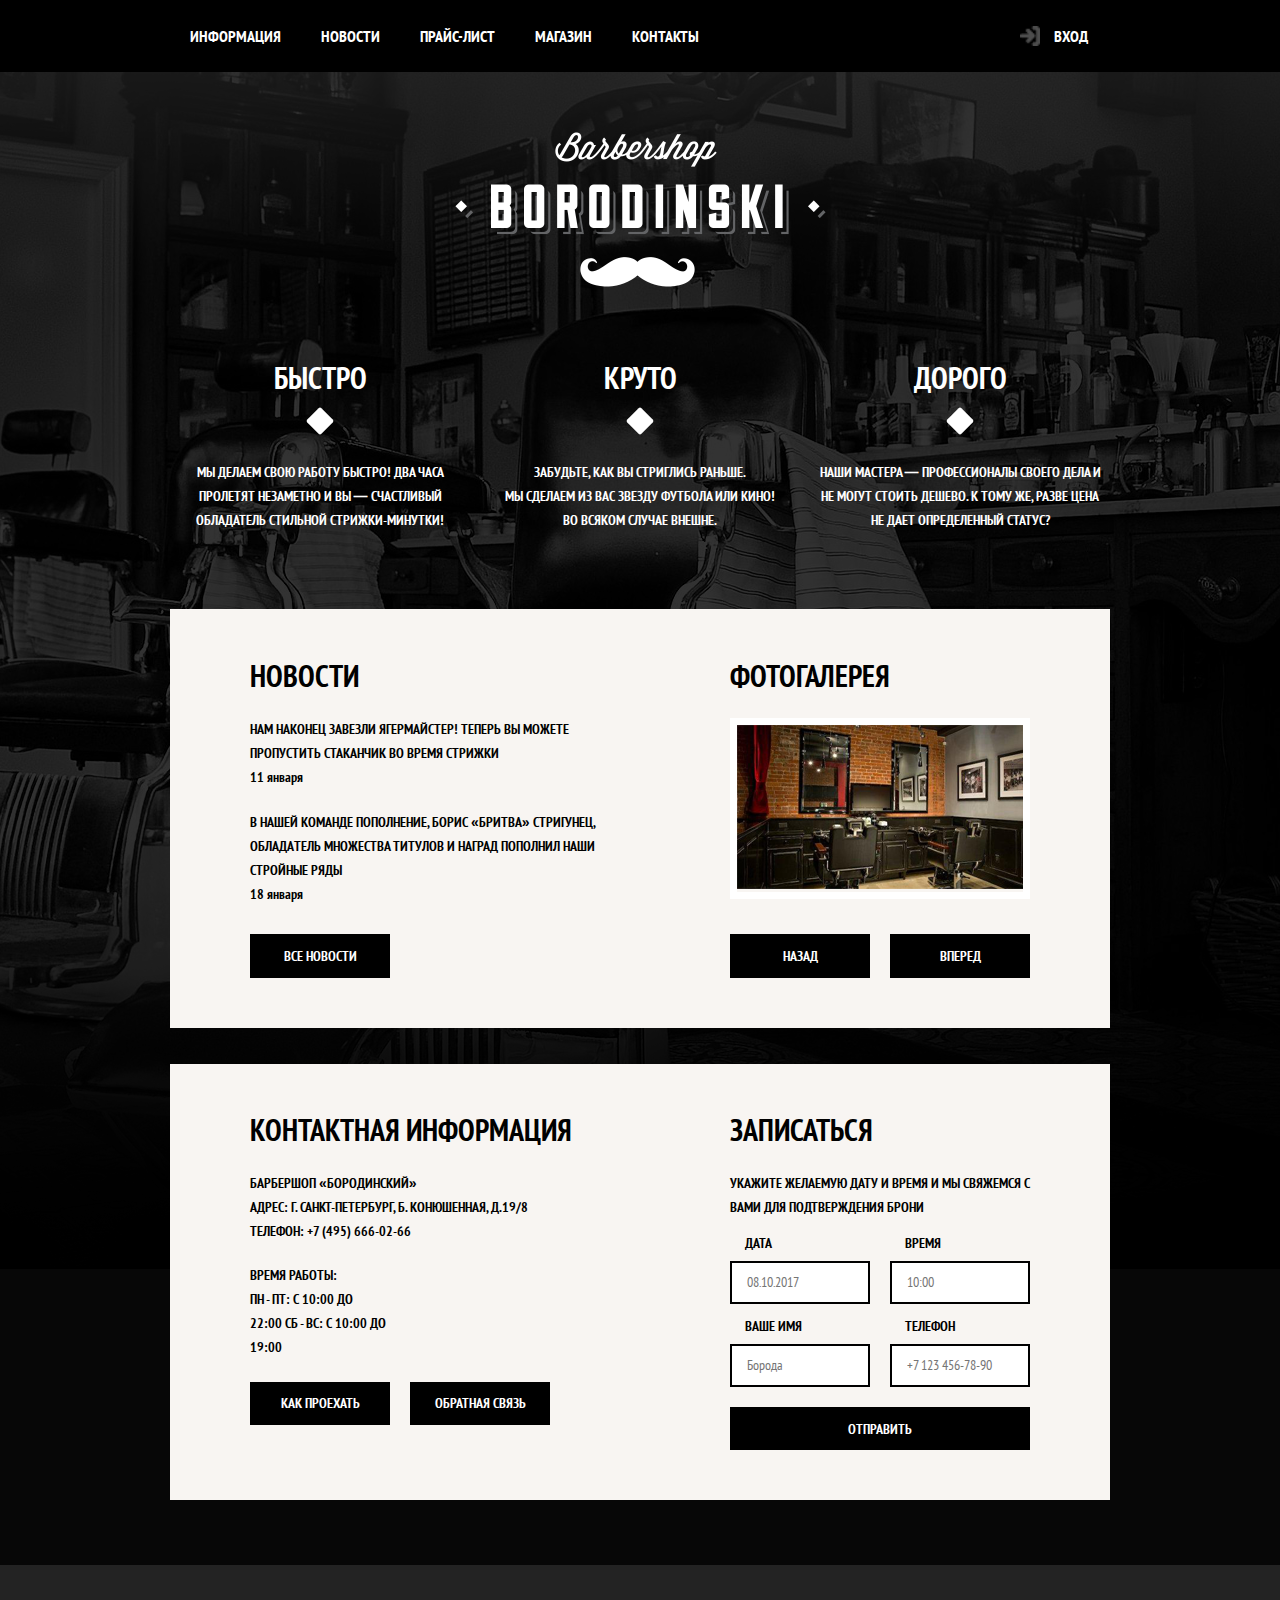
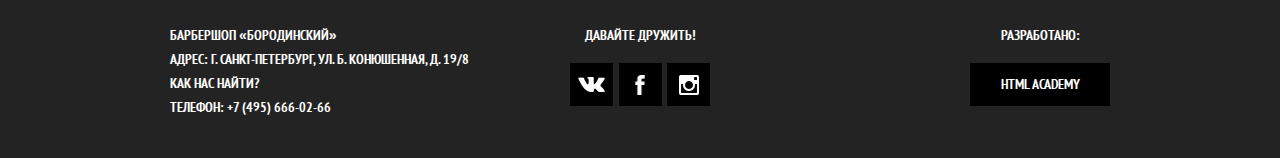
==== commit fe024c75: "обновление + изменение тегов спан в sidebar" ====
--- a/index.html
+++ b/index.html
@@ -223,7 +223,7 @@
                 Запомни меня
               </label>
             </div>
-            <a href="#">Я забыл пароль!</a>
+            <a class="link-forget" href="#">Я забыл пароль!</a>
           </div>
           <button class="btn popup-user__btn" type="submit">Войти</button>
         </form>
--- a/css/style.css
+++ b/css/style.css
@@ -25,6 +25,7 @@
   font-weight: 700;
   font-size: 14px;
   text-transform: uppercase;
+  user-select: none;
 }
 ul {
   list-style: none;
@@ -67,6 +68,13 @@
 }
 .btn:hover {
   background-color: #663d15;
+  cursor: pointer;
+}
+.btn:active {
+  outline: none;
+}
+.btn:focus {
+  outline: none;
 }
 .page-header__nav {
   background-color: #000;
@@ -376,20 +384,19 @@
 .popup-login {
   background-color: #fff;
   width: 460px;
-  position: absolute;
+  position: fixed;
   top: 50%;
   left: 50%;
   padding-top: 40px;
   padding-right: 80px;
-  padding-bottom: 30px;
+  padding-bottom: 50px;
   padding-left: 80px;
   transform: translate(-50%, -50%);
+  display: none;
 }
 .popup-login__wrap {
-  background-color: #cfecf5;
   position: relative;
   color: #000;
-  border: 1px solid green;
 }
 .popup-login__wrap .title {
   margin: 0;
@@ -470,8 +477,16 @@
   filter: brightness(0.1);
   display: none;
 }
-.remember-block {
-  display: flex;
+.link-forget {
+  color: inherit;
+  text-decoration: none;
+  border-bottom: 1px solid #000;
+}
+.popup-user__btn {
+  margin-top: 10px;
+  margin-bottom: 10px;
+  width: 100%;
+  border: none;
 }
 .popup-login .button-close {
   position: absolute;
@@ -483,4 +498,5 @@
   padding: 0;
   border: none;
   background-color: transparent;
-}
+  cursor: pointer;
+}
